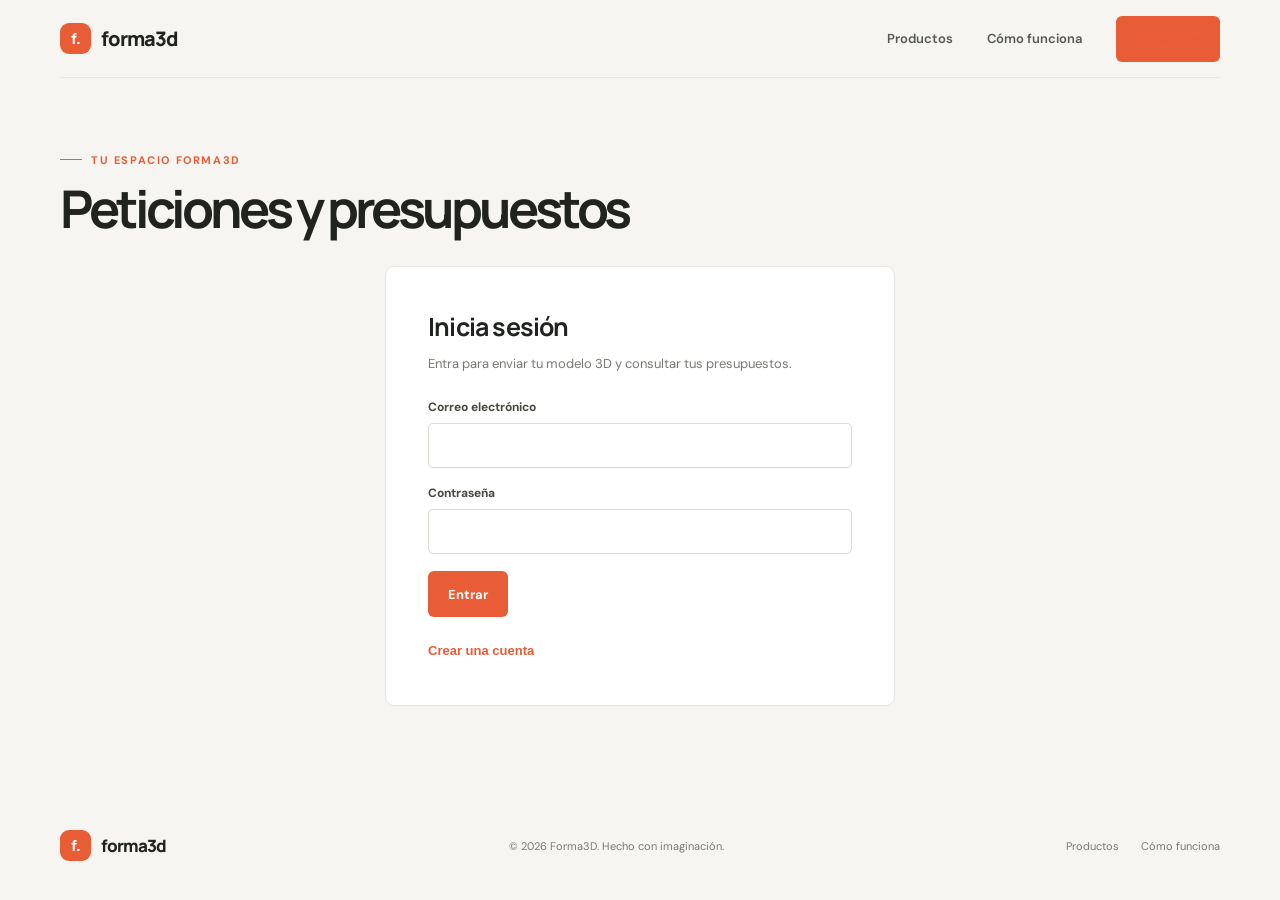
==== cuenta.html @ 187ece8f "Actualiza web" ====
<!DOCTYPE html>
<html lang="es">
<head>
    <meta charset="UTF-8">
    <meta name="viewport" content="width=device-width, initial-scale=1.0">
    <meta name="theme-color" content="#f6f5f1">
    <meta name="description" content="Solicita un presupuesto de impresión 3D y consulta tus peticiones desde tu cuenta Forma3D.">
    <title>Mi cuenta — Forma3D</title>
    <link rel="preconnect" href="https://fonts.googleapis.com">
    <link rel="preconnect" href="https://fonts.gstatic.com" crossorigin>
    <link href="https://fonts.googleapis.com/css2?family=DM+Sans:wght@400;500;600;700&family=Manrope:wght@400;500;600;700;800&display=swap" rel="stylesheet">
    <link rel="stylesheet" href="css/styles.css">
    <script type="module" src="js/dashboard.js"></script>
</head>
<body>
    <header class="shell topbar">
        <a class="brand" href="index.html" aria-label="Forma3D, inicio"><span class="brand-mark">f.</span>forma3d</a>
        <nav class="nav-links" aria-label="Navegación principal">
            <a href="productos.html#productos">Productos</a>
            <a href="proceso.html#proceso">Cómo funciona</a>
            <a class="button button-accent" href="cuenta.html" aria-current="page">Mi cuenta</a>
        </nav>
    </header>

    <main class="shell account-page">
        <section class="account-intro">
            <span class="eyebrow">Tu espacio Forma3D</span>
            <h1 id="dashboard-title">Peticiones y presupuestos</h1>
            <p id="account-email" class="account-email"></p>
            <p id="feedback" class="feedback" role="status" aria-live="polite" hidden></p>
        </section>

        <section id="auth-panel" class="auth-card" aria-labelledby="auth-heading">
            <h2 id="auth-heading">Inicia sesión</h2>
            <p id="auth-intro">Entra para enviar tu modelo 3D y consultar tus presupuestos.</p>
            <form id="auth-form">
                <label>Correo electrónico
                    <input name="email" type="email" autocomplete="email" required>
                </label>
                <label>Contraseña
                    <input name="password" type="password" autocomplete="current-password" minlength="8" required>
                </label>
                <button id="auth-submit" class="button button-accent" type="submit">Entrar</button>
            </form>
            <button id="mode-button" class="text-link mode-button" type="button">Crear una cuenta</button>
        </section>

        <section id="dashboard" hidden>
            <div class="dashboard-toolbar">
                <p>Sesión iniciada como <strong id="account-email-copy"></strong></p>
                <div class="dashboard-actions">
                    <button id="refresh-requests" class="button button-secondary" type="button">Actualizar</button>
                    <button id="sign-out" class="button button-secondary" type="button">Cerrar sesión</button>
                </div>
            </div>

            <section id="customer-panel" class="new-request-card" aria-labelledby="request-heading" hidden>
                <div>
                    <span class="eyebrow">Impresión 3D a medida</span>
                    <h2 id="request-heading">Pide tu presupuesto</h2>
                    <p>Adjunta tu modelo 3D (STL, 3MF, OBJ, FBX, GLB, GLTF, STEP, STP, IGES, IGS, PLY, AMF, DAE o BLEND) de hasta 50 MB.</p>
                </div>
                <form id="request-form">
                    <label>Archivo del modelo 3D
                        <input name="model" type="file" accept=".stl,.3mf,.obj,.fbx,.glb,.gltf,.step,.stp,.iges,.igs,.ply,.amf,.dae,.blend" required>
                    </label>
                    <label>¿Qué necesitas fabricar?
                        <textarea name="description" rows="4" maxlength="2000" placeholder="Indica medidas, material, colores o cualquier detalle importante." required></textarea>
                    </label>
                    <button class="button button-accent" type="submit">Enviar petición</button>
                </form>
            </section>

            <section id="admin-notice" class="admin-notice" hidden>
                <span class="eyebrow">Panel de administración</span>
                <p>Consulta las peticiones de todos los clientes, envía presupuestos y actualiza el estado de fabricación. Los pedidos finalizados y presupuestos rechazados quedan en el historial.</p>
                <form id="role-form" class="role-form">
                    <h2>Cambiar rol de usuario</h2>
                    <label>Correo de la cuenta
                        <input name="email" type="email" autocomplete="off" placeholder="cliente@ejemplo.com" required>
                    </label>
                    <label>Rol
                        <select name="role" required>
                            <option value="customer">Cliente</option>
                            <option value="admin">Administrador</option>
                        </select>
                    </label>
                    <button class="button button-accent" type="submit">Guardar cambios</button>
                </form>
            </section>

            <section class="requests-section" aria-labelledby="current-heading">
                <div class="section-heading">
                    <div><span class="eyebrow">En curso</span><h2 id="current-heading">Peticiones actuales</h2></div>
                    <label class="status-filter">Filtrar por estado
                        <select id="current-status-filter">
                            <option value="all">Todos los estados</option>
                            <option value="pending">Pendiente de presupuesto</option>
                            <option value="quoted">Presupuesto enviado</option>
                            <option value="accepted">Presupuesto aceptado</option>
                            <option value="in_progress">En fabricación</option>
                        </select>
                    </label>
                </div>
                <div id="current-request-list" class="request-list">
                    <p class="empty-state">Cargando peticiones…</p>
                </div>
            </section>

            <section class="requests-section history-section" aria-labelledby="history-heading">
                <div class="section-heading">
                    <div><span class="eyebrow">Archivo</span><h2 id="history-heading">Historial</h2></div>
                    <label class="status-filter">Filtrar por estado
                        <select id="history-status-filter">
                            <option value="all">Todos los estados</option>
                            <option value="completed">Finalizada</option>
                            <option value="rejected">Presupuesto rechazado</option>
                        </select>
                    </label>
                </div>
                <div id="history-request-list" class="request-list">
                    <p class="empty-state">Cargando historial…</p>
                </div>
            </section>
        </section>
    </main>

    <footer class="shell">
        <div class="footer-inner">
            <a class="brand" href="index.html" aria-label="Forma3D, inicio"><span class="brand-mark">f.</span>forma3d</a>
            <p class="copyright">© 2026 Forma3D. Hecho con imaginación.</p>
            <div class="footer-links"><a href="productos.html#productos">Productos</a><a href="proceso.html#proceso">Cómo funciona</a></div>
        </div>
    </footer>
</body>
</html>
---- css/styles.css ----
﻿:root {
            color-scheme: light;
            --ink: #20231f;
            --muted: #777a72;
            --paper: #f6f5f1;
            --white: #fff;
            --accent: #e85c36;
            --line: #e7e5df;
            --green: #dce5d8;
            --font-body: "DM Sans", sans-serif;
            --font-display: "Manrope", sans-serif;
        }

        * { box-sizing: border-box; }
        html { scroll-behavior: smooth; }
        body {
            margin: 0;
            background: var(--paper);
            color: var(--ink);
            font-family: var(--font-body);
            -webkit-font-smoothing: antialiased;
        }

        a { color: inherit; text-decoration: none; }
        button, a { -webkit-tap-highlight-color: transparent; }
        .shell { width: min(1160px, calc(100% - 48px)); margin: 0 auto; }
        .topbar {
            height: 78px;
            display: flex;
            align-items: center;
            justify-content: space-between;
            border-bottom: 1px solid var(--line);
        }
        .brand { display: inline-flex; align-items: center; gap: 10px; font: 800 20px var(--font-display); letter-spacing: -1px; }
        .brand-mark {
            display: grid;
            width: 31px;
            height: 31px;
            place-items: center;
            border-radius: 9px;
            background: var(--accent);
            color: white;
            font-size: 15px;
            letter-spacing: 0;
        }
        .nav-links { display: flex; align-items: center; gap: 34px; color: #555950; font-size: 13px; font-weight: 600; }
        .nav-links a:hover, .footer-links a:hover { color: var(--accent); }
        .button {
            display: inline-flex;
            min-height: 46px;
            align-items: center;
            justify-content: center;
            gap: 10px;
            padding: 0 20px;
            border: 0;
            border-radius: 6px;
            background: var(--ink);
            color: white;
            font: 700 13px var(--font-body);
            transition: transform .2s ease, background .2s ease;
        }
        .button:hover { transform: translateY(-2px); background: #383c36; }
        .button-accent { background: var(--accent); }
        .button-accent:hover { background: #cf4e2c; }
        .button-arrow { font-size: 18px; line-height: 0; }

        .hero {
            min-height: 574px;
            display: grid;
            grid-template-columns: 1fr 1fr;
            align-items: center;
            gap: 54px;
            padding: 64px 0 75px;
        }
        .eyebrow {
            display: inline-flex;
            align-items: center;
            gap: 9px;
            color: var(--accent);
            font-size: 11px;
            font-weight: 700;
            letter-spacing: 1.6px;
            text-transform: uppercase;
        }
        .eyebrow::before { width: 22px; height: 1px; background: currentColor; content: ""; }
        h1, h2, h3, p { margin-top: 0; }
        h1 {
            max-width: 580px;
            margin: 19px 0 18px;
            font: 700 clamp(46px, 5.3vw, 68px)/1.07 var(--font-display);
            letter-spacing: -4px;
        }
        h1 span { color: var(--accent); }
        .hero-copy > p { max-width: 440px; margin-bottom: 29px; color: var(--muted); font-size: 16px; line-height: 1.8; }
        .hero-actions { display: flex; align-items: center; gap: 21px; }
        .text-link { font-size: 13px; font-weight: 700; }
        .text-link span { margin-left: 5px; color: var(--accent); font-size: 17px; }
        .hero-note { display: flex; align-items: center; gap: 10px; margin-top: 39px; color: var(--muted); font-size: 11px; }
        .hero-note-mark { display: grid; width: 27px; height: 27px; place-items: center; border-radius: 50%; background: #fbe4dc; color: var(--accent); }
        .hero-art {
            position: relative;
            min-height: 430px;
            overflow: hidden;
            border-radius: 10px;
            background: #dedfd7;
        }
        .hero-art img { width: 100%; height: 430px; display: block; object-fit: cover; }
        .art-label {
            position: absolute;
            right: 18px;
            bottom: 18px;
            display: flex;
            align-items: center;
            gap: 12px;
            padding: 13px 16px;
            border-radius: 7px;
            background: rgba(255,255,255,.94);
            box-shadow: 0 8px 28px #20231f18;
        }
        .label-icon { display: grid; width: 35px; height: 35px; place-items: center; border-radius: 50%; background: #fbe4dc; color: var(--accent); font-size: 18px; }
        .art-label strong, .art-label small { display: block; }
        .art-label strong { margin-bottom: 3px; font-size: 12px; }
        .art-label small { color: var(--muted); font-size: 10px; }
        .trust-strip { display: flex; min-height: 82px; align-items: center; justify-content: space-between; gap: 20px; border-top: 1px solid var(--line); border-bottom: 1px solid var(--line); }
        .trust-strip p { margin: 0; color: var(--muted); font-size: 11px; }
        .trust-items { display: flex; gap: clamp(24px, 5vw, 65px); color: #5e625a; font: 700 12px var(--font-display); }
        .trust-items span { display: inline-flex; align-items: center; gap: 8px; }
        .trust-items b { color: var(--accent); font-size: 15px; }

        .section { padding: 96px 0; }
        .section-heading { display: flex; align-items: end; justify-content: space-between; gap: 24px; margin-bottom: 36px; }
        .section-heading h1, .section-heading h2 { margin: 12px 0 0; font: 700 clamp(30px, 4vw, 42px)/1.15 var(--font-display); letter-spacing: -2px; }
        .section-heading > p { max-width: 350px; margin-bottom: 2px; color: var(--muted); font-size: 13px; line-height: 1.7; }
        .product-grid { display: grid; grid-template-columns: repeat(3, 1fr); gap: 20px; }
        .product-card { overflow: hidden; border: 1px solid var(--line); border-radius: 8px; background: var(--white); }
        .product-image { height: 230px; overflow: hidden; background: #e6e5dd; }
        .product-image img { width: 100%; height: 100%; display: block; object-fit: cover; transition: transform .4s ease; }
        .product-card:hover .product-image img { transform: scale(1.04); }
        .product-info { display: flex; align-items: center; justify-content: space-between; gap: 12px; padding: 19px 20px; }
        .product-info h3 { margin: 0 0 5px; font: 700 15px var(--font-display); }
        .product-info p { margin: 0; color: var(--muted); font-size: 11px; }
        .product-price { flex-shrink: 0; color: var(--accent); font-size: 12px; font-weight: 700; }
        .center-link { display: flex; justify-content: center; margin-top: 31px; }

        .custom {
            display: grid;
            grid-template-columns: 1fr 1fr;
            overflow: hidden;
            border-radius: 10px;
            background: var(--green);
        }
        .custom-copy { align-self: center; padding: 60px clamp(28px, 6vw, 78px); }
        .custom-copy h2 { margin: 14px 0; font: 700 clamp(30px, 4vw, 43px)/1.13 var(--font-display); letter-spacing: -2px; }
        .custom-copy p { max-width: 410px; margin-bottom: 25px; color: #62685e; font-size: 13px; line-height: 1.8; }
        .custom-image { min-height: 360px; }
        .custom-image img { width: 100%; height: 100%; min-height: 360px; display: block; object-fit: cover; }
        .steps { display: grid; grid-template-columns: repeat(3, 1fr); gap: 26px; padding-top: 5px; }
        .step { padding: 24px 23px; border-top: 1px solid #c9c7bf; }
        .step-number { color: var(--accent); font: 700 12px var(--font-display); }
        .step h3 { margin: 18px 0 9px; font: 700 17px var(--font-display); }
        .step p { max-width: 280px; margin: 0; color: var(--muted); font-size: 12px; line-height: 1.8; }
        .cta {
            display: flex;
            align-items: center;
            justify-content: space-between;
            gap: 24px;
            padding: 37px 42px;
            border-radius: 9px;
            background: var(--ink);
            color: white;
        }
        .cta h2 { margin: 0 0 7px; font: 700 24px var(--font-display); letter-spacing: -.7px; }
        .cta p { margin: 0; color: #b6b9b1; font-size: 12px; }
        footer { padding: 34px 0; }
        .footer-inner { display: flex; align-items: center; justify-content: space-between; gap: 20px; }
        .footer-inner .brand { font-size: 17px; }
        .copyright, .footer-links { color: var(--muted); font-size: 11px; }
        .footer-links { display: flex; gap: 22px; }
        .footer-inner p { margin: 0; }

        @media (max-width: 760px) {
            .shell { width: min(100% - 36px, 560px); }
            .topbar { height: auto; min-height: 68px; flex-wrap: wrap; gap: 10px; padding: 10px 0; }
            .nav-links { width: 100%; justify-content: space-between; gap: 8px; font-size: 11px; }
            .nav-links .button { min-height: 36px; padding: 0 8px; font-size: 10px; }
            .hero { grid-template-columns: 1fr; gap: 34px; padding: 56px 0 45px; }
            h1 { max-width: 510px; font-size: clamp(47px, 12vw, 65px); letter-spacing: -3px; }
            .hero-copy > p { font-size: 14px; }
            .hero-art, .hero-art img { min-height: 320px; height: 320px; }
            .trust-strip { min-height: 100px; align-items: flex-start; justify-content: center; flex-direction: column; gap: 13px; padding: 17px 0; }
            .trust-items { width: 100%; justify-content: space-between; gap: 10px; font-size: 10px; }
            .trust-items span { gap: 5px; }
            .section { padding: 68px 0; }
            .section-heading { align-items: flex-start; flex-direction: column; gap: 14px; margin-bottom: 25px; }
            .product-grid { grid-template-columns: 1fr; gap: 14px; }
            .product-card { display: grid; grid-template-columns: 40% 1fr; }
            .product-image { height: 145px; }
            .product-info { padding: 14px; }
            .product-info h3 { font-size: 13px; }
            .product-price { font-size: 11px; }
            .custom { grid-template-columns: 1fr; }
            .custom-copy { padding: 39px 27px; }
            .custom-image, .custom-image img { min-height: 260px; height: 260px; }
            .steps { grid-template-columns: 1fr; gap: 9px; }
            .step { padding: 17px 10px; }
            .step h3 { margin-top: 10px; }
            .cta { align-items: flex-start; flex-direction: column; padding: 30px 25px; }
            .footer-inner { align-items: flex-start; flex-direction: column; }
            .copyright { order: 2; }
        }
        @media (prefers-reduced-motion: reduce) {
            *, *::before, *::after { scroll-behavior: auto !important; transition-duration: .01ms !important; }
        }

.nav-links a[aria-current='page'] { color: var(--accent); }
[hidden] { display: none !important; }

.account-page { min-height: 65vh; padding: 66px 0 90px; }
.account-intro { max-width: 720px; margin-bottom: 30px; }
.account-intro h1 { margin: 14px 0 8px; font-size: clamp(36px, 5vw, 52px); }
.account-intro > p:not(.feedback) { color: var(--muted); font-size: 13px; }
.account-email { min-height: 0; }
.feedback { margin: 18px 0 0; padding: 13px 15px; border: 1px solid #c8d8c1; border-radius: 6px; background: #eaf1e6; color: #364633; font-size: 13px; line-height: 1.6; }
.feedback-error { border-color: #efc4b8; background: #fff0eb; color: #9c3d28; }
.auth-card, .new-request-card, .admin-notice { padding: clamp(24px, 5vw, 42px); border: 1px solid var(--line); border-radius: 9px; background: var(--white); }
.auth-card { width: min(100%, 510px); margin: 0 auto; }
.auth-card h2, .new-request-card h2 { margin: 0 0 9px; font: 700 25px var(--font-display); letter-spacing: -.8px; }
.auth-card > p, .new-request-card > div > p, .admin-notice p { margin: 0 0 24px; color: var(--muted); font-size: 13px; line-height: 1.7; }
#auth-form, #request-form, .quote-form, .status-form { display: grid; gap: 17px; }
#auth-form { margin-top: 23px; }
#auth-form label, #request-form label, .quote-form label, .status-form label { display: grid; gap: 8px; color: #454940; font-size: 12px; font-weight: 700; }
#auth-form input, #request-form input, #request-form textarea, .quote-form input, .quote-form textarea, .status-form select {
    width: 100%;
    min-height: 45px;
    padding: 11px 12px;
    border: 1px solid #dcdad3;
    border-radius: 5px;
    background: white;
    color: var(--ink);
    font: 400 13px var(--font-body);
}
#request-form input[type="file"] { height: auto; min-height: 48px; }
#request-form textarea, .quote-form textarea { min-height: 92px; resize: vertical; }
#auth-form input:focus, #request-form input:focus, #request-form textarea:focus, .quote-form input:focus, .quote-form textarea:focus, .status-form select:focus { outline: 2px solid #e85c3666; border-color: var(--accent); }
#auth-form button, #request-form button, .quote-form button, .status-form button { justify-self: start; cursor: pointer; }
button:disabled { cursor: wait; opacity: .65; }
.mode-button { margin-top: 21px; padding: 5px 0; border: 0; background: none; color: var(--accent); cursor: pointer; }
.dashboard-toolbar { display: flex; align-items: center; justify-content: space-between; gap: 20px; margin-bottom: 23px; }
.dashboard-toolbar p { margin: 0; color: var(--muted); font-size: 12px; }
.dashboard-toolbar strong { color: var(--ink); }
.button-secondary { border: 1px solid var(--line); background: white; color: var(--ink); }
.button-secondary:hover { background: #f0eee8; }
.new-request-card { display: grid; grid-template-columns: .8fr 1.2fr; gap: clamp(24px, 6vw, 64px); align-items: start; background: var(--green); }
.new-request-card h2 { margin-top: 14px; font-size: clamp(25px, 4vw, 34px); }
.new-request-card > div > p { margin: 0; }
.requests-section { padding-top: 67px; }
.requests-section .section-heading { margin-bottom: 23px; }
.requests-section .section-heading h2 { font-size: 30px; }
.status-filter { display: grid; min-width: 205px; gap: 7px; color: var(--muted); font-size: 11px; font-weight: 600; }
.status-filter select { min-height: 39px; padding: 8px 11px; border: 1px solid #dcdad3; border-radius: 5px; background: white; color: var(--ink); font: 500 12px var(--font-body); }
.history-section { margin-top: 15px; padding-top: 34px; border-top: 1px solid var(--line); }
.request-list { display: grid; grid-template-columns: repeat(2, minmax(0, 1fr)); gap: 17px; }
.request-card { padding: 21px; border: 1px solid var(--line); border-radius: 8px; background: white; }
.request-card-heading { display: flex; align-items: flex-start; justify-content: space-between; gap: 12px; margin-bottom: 17px; }
.request-date { color: var(--muted); font-size: 10px; }
.request-card h3 { margin: 6px 0 0; font: 700 16px var(--font-display); overflow-wrap: anywhere; }
.status-badge { flex: 0 0 auto; padding: 6px 9px; border-radius: 20px; background: #f0eee8; color: #5d6058; font-size: 10px; font-weight: 700; }
.status-pending { background: #fff2d6; color: #735312; }
.status-quoted { background: #eaf1e6; color: #3f6334; }
.status-accepted, .status-in_progress { background: #e7eff8; color: #345579; }
.status-completed { background: #e7efe8; color: #3c6745; }
.status-rejected { background: #fff0eb; color: #9c3d28; }
.request-customer, .request-description, .request-quote, .request-note { color: var(--muted); font-size: 12px; line-height: 1.7; overflow-wrap: anywhere; }
.request-customer strong, .request-quote strong { color: var(--ink); }
.request-description { white-space: pre-wrap; }
.request-quote { margin-bottom: 6px; }
.request-note { padding: 11px 13px; border-left: 2px solid var(--accent); background: #f8f6f1; }
.model-download { display: inline-flex; margin: 4px 0 17px; color: var(--accent); }
.request-card > .button { margin-top: 3px; cursor: pointer; }
.quote-actions { display: flex; flex-wrap: wrap; gap: 9px; }
.quote-actions .button { cursor: pointer; }
.quote-form, .status-form { margin-top: 15px; padding-top: 16px; border-top: 1px solid var(--line); }
.quote-form input, .status-form select { min-height: 40px; }
.quote-form textarea { min-height: 72px; }
.empty-state { grid-column: 1 / -1; margin: 0; padding: 23px; border: 1px dashed #d2d0c8; border-radius: 7px; color: var(--muted); font-size: 13px; text-align: center; }
.admin-notice { margin-bottom: 32px; background: var(--green); }
.admin-notice p { margin: 12px 0 0; }
.role-form { display: grid; grid-template-columns: minmax(0, 1fr) minmax(0, .7fr) auto; align-items: end; gap: 14px; margin-top: 24px; padding-top: 22px; border-top: 1px solid #c9d2c4; }
.role-form h2 { grid-column: 1 / -1; margin: 0; font: 700 18px var(--font-display); }
.role-form label, .status-form label { display: grid; gap: 7px; color: #454940; font-size: 12px; font-weight: 700; }
.role-form input, .role-form select, .status-form select { width: 100%; min-height: 42px; padding: 9px 11px; border: 1px solid #dcdad3; border-radius: 5px; background: white; color: var(--ink); font: 400 13px var(--font-body); }
.role-form button { min-height: 42px; cursor: pointer; }
.status-form { grid-template-columns: minmax(0, 1fr) auto; align-items: end; }
.status-form select { min-height: 40px; }
.status-form button { min-height: 40px; }

@media (max-width: 760px) {
    .account-page { padding: 46px 0 65px; }
    .new-request-card { grid-template-columns: 1fr; gap: 25px; }
    .request-list { grid-template-columns: 1fr; }
    .role-form { grid-template-columns: 1fr; }
    .role-form h2 { grid-column: auto; }
    .status-form { grid-template-columns: 1fr; }
    .requests-section .section-heading { align-items: flex-start; }
    .status-filter { width: 100%; }
    .dashboard-toolbar { align-items: flex-start; flex-direction: column; }
}
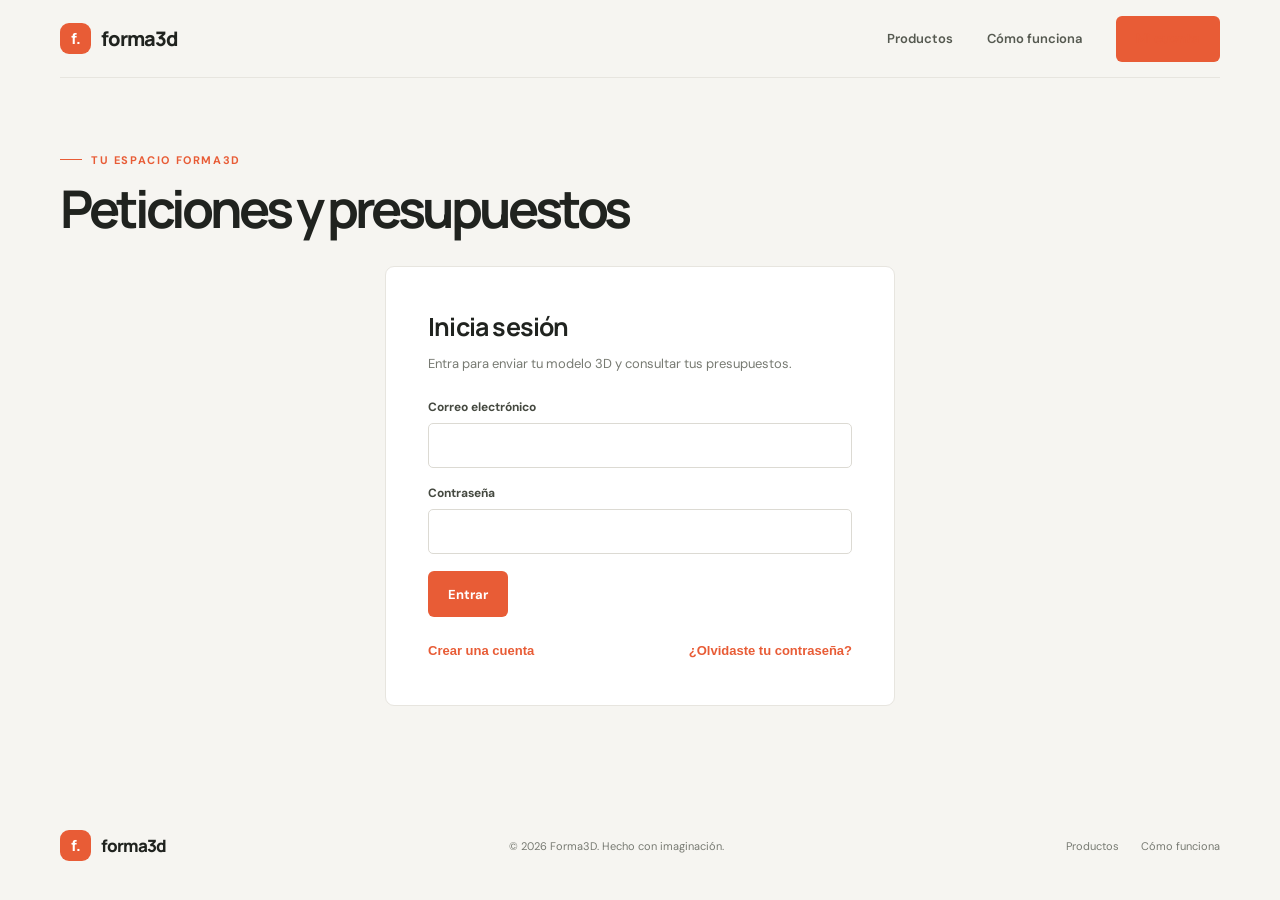
==== commit 1e7748e1: "Actualiza web" ====
--- a/cuenta.html
+++ b/cuenta.html
@@ -42,7 +42,17 @@
                 </label>
                 <button id="auth-submit" class="button button-accent" type="submit">Entrar</button>
             </form>
-            <button id="mode-button" class="text-link mode-button" type="button">Crear una cuenta</button>
+            <div id="auth-links" class="auth-links">
+                <button id="mode-button" class="text-link mode-button" type="button">Crear una cuenta</button>
+                <button id="forgot-password" class="text-link mode-button" type="button">¿Olvidaste tu contraseña?</button>
+            </div>
+            <form id="password-recovery-form" hidden>
+                <p>Escribe una contraseña nueva para tu cuenta.</p>
+                <label>Nueva contraseña
+                    <input name="password" type="password" autocomplete="new-password" minlength="8" required>
+                </label>
+                <button class="button button-accent" type="submit">Guardar contraseña</button>
+            </form>
         </section>
 
         <section id="dashboard" hidden>
@@ -63,7 +73,33 @@
                 <form id="request-form">
                     <label>Archivo del modelo 3D
                         <input name="model" type="file" accept=".stl,.3mf,.obj,.fbx,.glb,.gltf,.step,.stp,.iges,.igs,.ply,.amf,.dae,.blend" required>
+                        <small id="selected-file" class="field-help" aria-live="polite">Formatos 3D admitidos, hasta 50 MB.</small>
                     </label>
+                    <div class="request-fields">
+                        <label>Cantidad
+                            <input name="quantity" type="number" min="1" max="1000" step="1" value="1" required>
+                        </label>
+                        <label>Medidas aproximadas (mm)
+                            <input name="dimensions" type="text" maxlength="120" placeholder="Ancho × alto × fondo">
+                        </label>
+                        <label>Material preferido
+                            <select name="material">
+                                <option value="">Sin preferencia</option>
+                                <option value="PLA">PLA</option>
+                                <option value="PETG">PETG</option>
+                                <option value="ABS">ABS</option>
+                                <option value="TPU">TPU flexible</option>
+                                <option value="Resina">Resina</option>
+                                <option value="Otro">Otro / no estoy seguro</option>
+                            </select>
+                        </label>
+                        <label>Color preferido
+                            <input name="color" type="text" maxlength="60" placeholder="Por ejemplo, negro mate">
+                        </label>
+                        <label>Fecha deseada (orientativa)
+                            <input name="desired_date" type="date">
+                        </label>
+                    </div>
                     <label>¿Qué necesitas fabricar?
                         <textarea name="description" rows="4" maxlength="2000" placeholder="Indica medidas, material, colores o cualquier detalle importante." required></textarea>
                     </label>
--- a/css/styles.css
+++ b/css/styles.css
@@ -141,6 +141,11 @@
         .product-info p { margin: 0; color: var(--muted); font-size: 11px; }
         .product-price { flex-shrink: 0; color: var(--accent); font-size: 12px; font-weight: 700; }
         .center-link { display: flex; justify-content: center; margin-top: 31px; }
+        .faq-section { padding: 18px 0 88px; }
+        .faq-list { display: grid; grid-template-columns: repeat(2, minmax(0, 1fr)); gap: 12px; }
+        .faq-list details { padding: 20px; border: 1px solid var(--line); border-radius: 7px; background: var(--white); }
+        .faq-list summary { cursor: pointer; font: 700 14px var(--font-display); }
+        .faq-list details p { margin: 13px 0 0; color: var(--muted); font-size: 12px; line-height: 1.8; }
 
         .custom {
             display: grid;
@@ -198,6 +203,8 @@
             .product-info { padding: 14px; }
             .product-info h3 { font-size: 13px; }
             .product-price { font-size: 11px; }
+            .faq-section { padding: 0 0 65px; }
+            .faq-list { grid-template-columns: 1fr; }
             .custom { grid-template-columns: 1fr; }
             .custom-copy { padding: 39px 27px; }
             .custom-image, .custom-image img { min-height: 260px; height: 260px; }
@@ -229,7 +236,7 @@
 #auth-form, #request-form, .quote-form, .status-form { display: grid; gap: 17px; }
 #auth-form { margin-top: 23px; }
 #auth-form label, #request-form label, .quote-form label, .status-form label { display: grid; gap: 8px; color: #454940; font-size: 12px; font-weight: 700; }
-#auth-form input, #request-form input, #request-form textarea, .quote-form input, .quote-form textarea, .status-form select {
+#auth-form input, #request-form input, #request-form textarea, #request-form select, .quote-form input, .quote-form textarea, .status-form select {
     width: 100%;
     min-height: 45px;
     padding: 11px 12px;
@@ -241,10 +248,19 @@
 }
 #request-form input[type="file"] { height: auto; min-height: 48px; }
 #request-form textarea, .quote-form textarea { min-height: 92px; resize: vertical; }
-#auth-form input:focus, #request-form input:focus, #request-form textarea:focus, .quote-form input:focus, .quote-form textarea:focus, .status-form select:focus { outline: 2px solid #e85c3666; border-color: var(--accent); }
+#auth-form input:focus, #request-form input:focus, #request-form textarea:focus, #request-form select:focus, .quote-form input:focus, .quote-form textarea:focus, .status-form select:focus { outline: 2px solid #e85c3666; border-color: var(--accent); }
 #auth-form button, #request-form button, .quote-form button, .status-form button { justify-self: start; cursor: pointer; }
 button:disabled { cursor: wait; opacity: .65; }
+.auth-links { display: flex; flex-wrap: wrap; justify-content: space-between; gap: 8px 16px; }
 .mode-button { margin-top: 21px; padding: 5px 0; border: 0; background: none; color: var(--accent); cursor: pointer; }
+#password-recovery-form { display: grid; gap: 17px; margin-top: 23px; }
+#password-recovery-form p { margin: 0; color: var(--muted); font-size: 13px; line-height: 1.7; }
+#password-recovery-form label { display: grid; gap: 8px; color: #454940; font-size: 12px; font-weight: 700; }
+#password-recovery-form input { width: 100%; min-height: 45px; padding: 11px 12px; border: 1px solid #dcdad3; border-radius: 5px; background: white; color: var(--ink); font: 400 13px var(--font-body); }
+#password-recovery-form button { justify-self: start; cursor: pointer; }
+.request-fields { display: grid; grid-template-columns: repeat(2, minmax(0, 1fr)); gap: 14px; }
+.field-help { color: var(--muted); font-size: 11px; font-weight: 400; line-height: 1.5; overflow-wrap: anywhere; }
+.field-help-error { color: #9c3d28; }
 .dashboard-toolbar { display: flex; align-items: center; justify-content: space-between; gap: 20px; margin-bottom: 23px; }
 .dashboard-toolbar p { margin: 0; color: var(--muted); font-size: 12px; }
 .dashboard-toolbar strong { color: var(--ink); }
@@ -264,6 +280,19 @@
 .request-card-heading { display: flex; align-items: flex-start; justify-content: space-between; gap: 12px; margin-bottom: 17px; }
 .request-date { color: var(--muted); font-size: 10px; }
 .request-card h3 { margin: 6px 0 0; font: 700 16px var(--font-display); overflow-wrap: anywhere; }
+.status-timeline { display: flex; margin: 0 0 18px; padding: 0; list-style: none; }
+.status-timeline li { position: relative; display: flex; flex: 1 1 0; min-width: 0; flex-direction: column; align-items: flex-start; gap: 7px; color: var(--muted); font-size: 9px; line-height: 1.35; }
+.status-timeline li::before { z-index: 1; width: 10px; height: 10px; border: 2px solid #c9c7bf; border-radius: 50%; background: white; content: ""; }
+.status-timeline li:not(:last-child)::after { position: absolute; top: 5px; left: 10px; width: calc(100% - 10px); height: 2px; background: #d8d6ce; content: ""; }
+.status-timeline li.is-complete::before { border-color: #60785b; background: #60785b; }
+.status-timeline li.is-complete::after { background: #60785b; }
+.status-timeline li.is-current { color: var(--ink); font-weight: 700; }
+.status-timeline li.is-current::before { border-color: var(--accent); background: var(--accent); box-shadow: 0 0 0 3px #e85c3622; }
+.request-details { display: flex; flex-wrap: wrap; gap: 8px 16px; margin: 0 0 13px; }
+.request-details div { display: flex; gap: 4px; font-size: 11px; line-height: 1.5; }
+.request-details dt { color: var(--muted); }
+.request-details dt::after { content: ":"; }
+.request-details dd { margin: 0; color: var(--ink); font-weight: 600; overflow-wrap: anywhere; }
 .status-badge { flex: 0 0 auto; padding: 6px 9px; border-radius: 20px; background: #f0eee8; color: #5d6058; font-size: 10px; font-weight: 700; }
 .status-pending { background: #fff2d6; color: #735312; }
 .status-quoted { background: #eaf1e6; color: #3f6334; }
@@ -298,6 +327,7 @@
     .account-page { padding: 46px 0 65px; }
     .new-request-card { grid-template-columns: 1fr; gap: 25px; }
     .request-list { grid-template-columns: 1fr; }
+    .request-fields { gap: 12px; }
     .role-form { grid-template-columns: 1fr; }
     .role-form h2 { grid-column: auto; }
     .status-form { grid-template-columns: 1fr; }
@@ -305,3 +335,7 @@
     .status-filter { width: 100%; }
     .dashboard-toolbar { align-items: flex-start; flex-direction: column; }
 }
+
+@media (max-width: 420px) {
+    .request-fields { grid-template-columns: 1fr; }
+}
